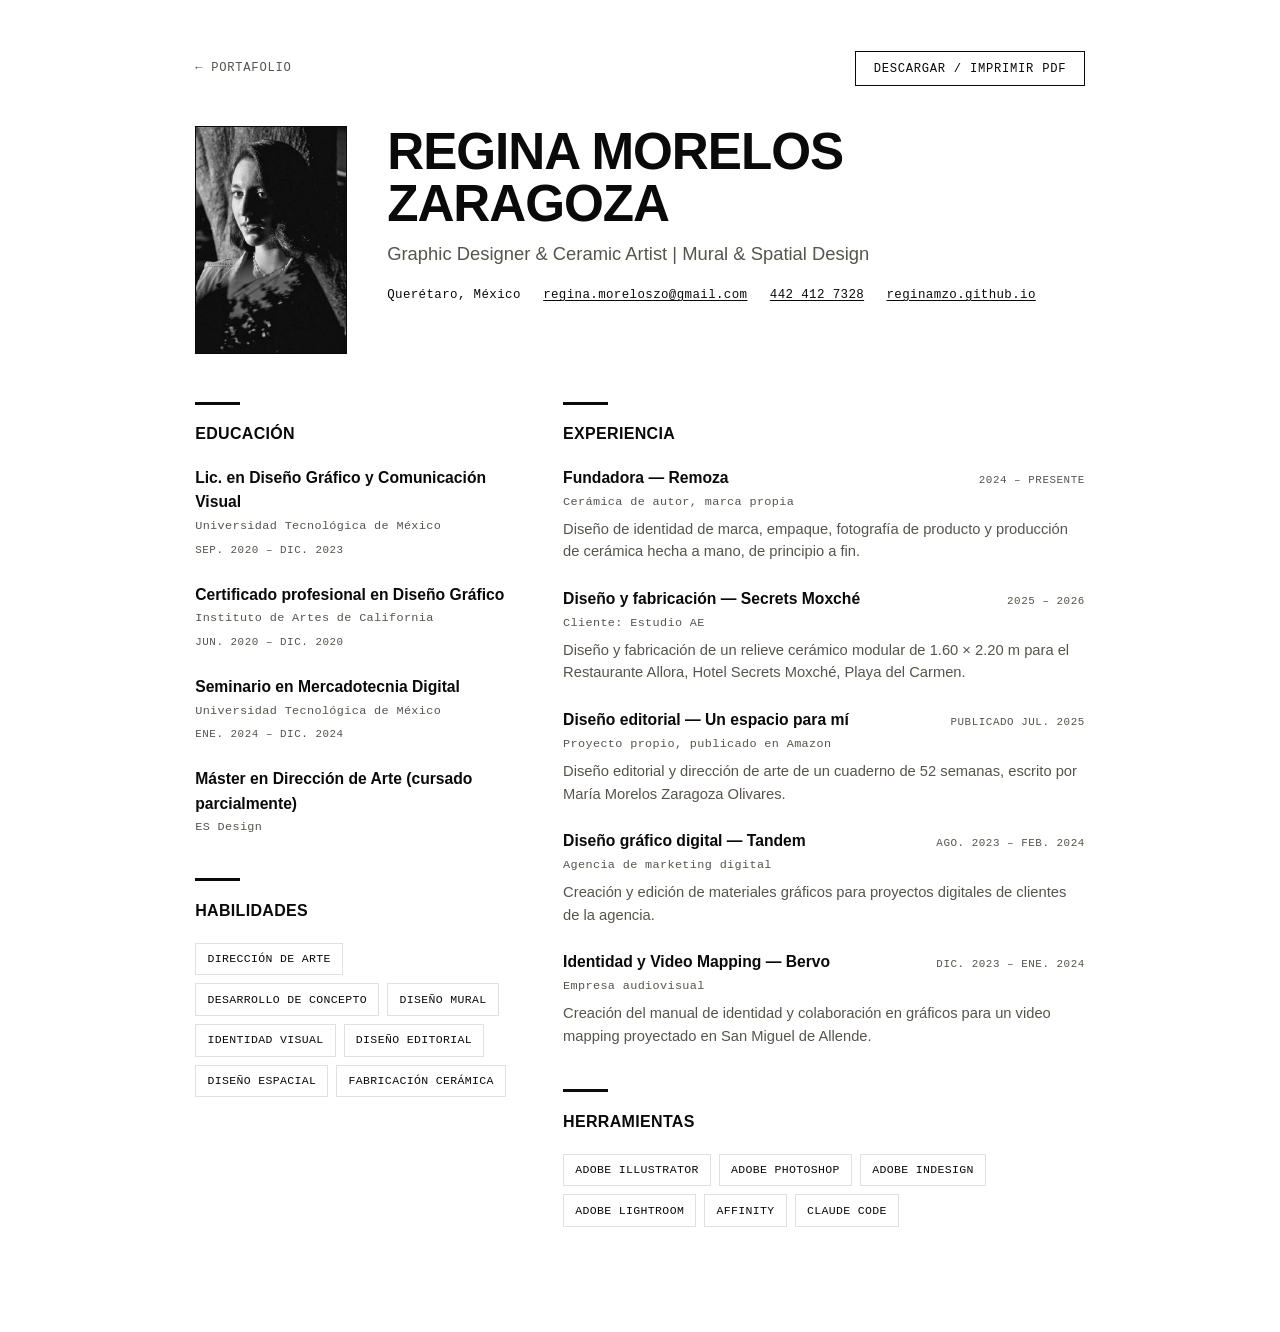
==== cv.html @ 81bd667a "Add CV page and downloadable PDF, linked from footer New cv.html matches the site's design system (s" ====
<!DOCTYPE html>
<html lang="es">
<head>
<meta charset="UTF-8">
<meta name="viewport" content="width=device-width, initial-scale=1">
<title>CV — Regina Morelos Zaragoza</title>
<link rel="stylesheet" href="styles.css?v=25">
<style>
  .cv-page {
    max-width: 62rem;
    margin: 0 auto;
    padding: clamp(1.5rem, 4vw, 3.5rem) clamp(1.25rem, 4vw, 3.5rem) 4rem;
  }
  .cv-toolbar {
    display: flex;
    justify-content: space-between;
    align-items: center;
    margin-bottom: 2.5rem;
  }
  .cv-print-btn {
    font-family: ui-monospace, "SF Mono", Menlo, Consolas, monospace;
    font-size: 0.76rem;
    letter-spacing: 0.06em;
    text-transform: uppercase;
    text-decoration: none;
    padding: 0.6rem 1.1rem;
    border: 1px solid var(--ink);
    background: none;
    color: var(--ink);
    cursor: pointer;
  }
  .cv-print-btn:hover { background: var(--ink); color: var(--ground); }

  .cv-header {
    display: grid;
    grid-template-columns: 9.5rem 1fr;
    gap: clamp(1.5rem, 4vw, 2.5rem);
    align-items: start;
    margin-bottom: 3rem;
  }
  .cv-photo { width: 100%; display: block; border: 1px solid var(--ink); }
  .cv-name {
    font-size: clamp(2rem, 5vw, 3.2rem);
    font-weight: 800;
    letter-spacing: -0.02em;
    text-transform: uppercase;
    line-height: 1;
    margin: 0 0 0.7rem 0;
  }
  .cv-tagline {
    font-size: clamp(1rem, 2vw, 1.15rem);
    color: var(--ink-soft);
    margin: 0 0 1.1rem 0;
  }
  .cv-contact {
    display: flex;
    flex-wrap: wrap;
    gap: 0.5rem 1.4rem;
    font-family: ui-monospace, "SF Mono", Menlo, Consolas, monospace;
    font-size: 0.78rem;
    letter-spacing: 0.03em;
  }
  .cv-contact a { text-decoration: underline; text-underline-offset: 2px; }

  .cv-grid {
    display: grid;
    grid-template-columns: 0.85fr 1.4fr;
    gap: clamp(2rem, 4vw, 3.5rem);
    align-items: start;
  }
  @media (max-width: 720px) {
    .cv-header { grid-template-columns: 7rem 1fr; }
    .cv-grid { grid-template-columns: 1fr; }
  }

  .cv-section { margin-bottom: 2.6rem; }
  .cv-section h3 {
    font-size: 1rem;
    font-weight: 800;
    letter-spacing: 0.02em;
    margin: 0 0 1.2rem 0;
  }

  .cv-entry { margin-bottom: 1.5rem; }
  .cv-entry:last-child { margin-bottom: 0; }
  .cv-entry-top {
    display: flex;
    justify-content: space-between;
    align-items: baseline;
    gap: 0.8rem;
    flex-wrap: wrap;
  }
  .cv-entry-role { font-weight: 700; font-size: 0.98rem; }
  .cv-entry-date {
    font-family: ui-monospace, "SF Mono", Menlo, Consolas, monospace;
    font-size: 0.68rem;
    letter-spacing: 0.05em;
    text-transform: uppercase;
    color: var(--ink-soft);
    white-space: nowrap;
  }
  .cv-entry-org {
    font-family: ui-monospace, "SF Mono", Menlo, Consolas, monospace;
    font-size: 0.74rem;
    letter-spacing: 0.03em;
    color: var(--ink-soft);
    margin: 0.15rem 0 0.4rem 0;
  }
  .cv-entry p { margin: 0; color: var(--ink-soft); font-size: 0.92rem; }

  .cv-skills {
    display: flex;
    flex-wrap: wrap;
    gap: 0.5rem;
  }
  .cv-skills span {
    font-family: ui-monospace, "SF Mono", Menlo, Consolas, monospace;
    font-size: 0.72rem;
    letter-spacing: 0.03em;
    text-transform: uppercase;
    border: 1px solid var(--line);
    padding: 0.4rem 0.7rem;
  }

  @media print {
    nav, .cv-toolbar { display: none !important; }
    html { font-size: 15px; }
    body { font-size: 11px; }
    .cv-page { padding: 0; max-width: 100%; }
    a { text-decoration: none; }
    .reveal { opacity: 1 !important; transform: none !important; }
    .cv-header { grid-template-columns: 7.5rem 1fr; gap: 1.2rem; margin-bottom: 0.6rem; }
    .cv-grid { grid-template-columns: 1.05fr 1.2fr; }
    .cv-section { margin-bottom: 0.65rem; }
    .cv-section h3 { margin-bottom: 0.6rem; }
    .accent-line { margin-bottom: 0.7rem; }
    .cv-entry { margin-bottom: 0.4rem; }
    .cv-entry-org { margin: 0.1rem 0 0.25rem 0; }
    .cv-entry p { line-height: 1.3; }
    .cv-skills { gap: 0.28rem; }
    .cv-skills span { padding: 0.2rem 0.45rem; }
  }
</style>
</head>
<body>

<div class="cv-page">
  <div class="cv-toolbar">
    <a class="back-link" href="index.html">← Portafolio</a>
    <button class="cv-print-btn" onclick="window.print()">Descargar / Imprimir PDF</button>
  </div>

  <div class="cv-header">
    <img class="cv-photo" src="[data-uri]" alt="Retrato de Regina Morelos Zaragoza">
    <div>
      <h1 class="cv-name">Regina Morelos Zaragoza</h1>
      <p class="cv-tagline">Graphic Designer &amp; Ceramic Artist | Mural &amp; Spatial Design</p>
      <div class="cv-contact">
        <span>Querétaro, México</span>
        <a href="mailto:regina.moreloszo@gmail.com">regina.moreloszo@gmail.com</a>
        <a href="tel:+524424127328">442 412 7328</a>
        <a href="https://reginamzo.github.io/" target="_blank" rel="noopener">reginamzo.github.io</a>
      </div>
    </div>
  </div>

  <div class="cv-grid">
    <div>
      <div class="cv-section">
        <div class="accent-line"></div>
        <h3>Educación</h3>
        <div class="cv-entry">
          <div class="cv-entry-top">
            <span class="cv-entry-role">Lic. en Diseño Gráfico y Comunicación Visual</span>
          </div>
          <div class="cv-entry-org">Universidad Tecnológica de México</div>
          <div class="cv-entry-date">Sep. 2020 – Dic. 2023</div>
        </div>
        <div class="cv-entry">
          <div class="cv-entry-top">
            <span class="cv-entry-role">Certificado profesional en Diseño Gráfico</span>
          </div>
          <div class="cv-entry-org">Instituto de Artes de California</div>
          <div class="cv-entry-date">Jun. 2020 – Dic. 2020</div>
        </div>
        <div class="cv-entry">
          <div class="cv-entry-top">
            <span class="cv-entry-role">Seminario en Mercadotecnia Digital</span>
          </div>
          <div class="cv-entry-org">Universidad Tecnológica de México</div>
          <div class="cv-entry-date">Ene. 2024 – Dic. 2024</div>
        </div>
        <div class="cv-entry">
          <div class="cv-entry-top">
            <span class="cv-entry-role">Máster en Dirección de Arte (cursado parcialmente)</span>
          </div>
          <div class="cv-entry-org">ES Design</div>
        </div>
      </div>

      <div class="cv-section">
        <div class="accent-line"></div>
        <h3>Habilidades</h3>
        <div class="cv-skills">
          <span>Dirección de Arte</span>
          <span>Desarrollo de Concepto</span>
          <span>Diseño Mural</span>
          <span>Identidad Visual</span>
          <span>Diseño Editorial</span>
          <span>Diseño Espacial</span>
          <span>Fabricación Cerámica</span>
        </div>
      </div>

    </div>

    <div>
      <div class="cv-section">
        <div class="accent-line"></div>
        <h3>Experiencia</h3>

        <div class="cv-entry">
          <div class="cv-entry-top">
            <span class="cv-entry-role">Fundadora — Remoza</span>
            <span class="cv-entry-date">2024 – Presente</span>
          </div>
          <div class="cv-entry-org">Cerámica de autor, marca propia</div>
          <p>Diseño de identidad de marca, empaque, fotografía de producto y producción de cerámica hecha a mano, de principio a fin.</p>
        </div>

        <div class="cv-entry">
          <div class="cv-entry-top">
            <span class="cv-entry-role">Diseño y fabricación — Secrets Moxché</span>
            <span class="cv-entry-date">2025 – 2026</span>
          </div>
          <div class="cv-entry-org">Cliente: Estudio AE</div>
          <p>Diseño y fabricación de un relieve cerámico modular de 1.60 × 2.20 m para el Restaurante Allora, Hotel Secrets Moxché, Playa del Carmen.</p>
        </div>

        <div class="cv-entry">
          <div class="cv-entry-top">
            <span class="cv-entry-role">Diseño editorial — Un espacio para mí</span>
            <span class="cv-entry-date">Publicado jul. 2025</span>
          </div>
          <div class="cv-entry-org">Proyecto propio, publicado en Amazon</div>
          <p>Diseño editorial y dirección de arte de un cuaderno de 52 semanas, escrito por María Morelos Zaragoza Olivares.</p>
        </div>

        <div class="cv-entry">
          <div class="cv-entry-top">
            <span class="cv-entry-role">Diseño gráfico digital — Tandem</span>
            <span class="cv-entry-date">Ago. 2023 – Feb. 2024</span>
          </div>
          <div class="cv-entry-org">Agencia de marketing digital</div>
          <p>Creación y edición de materiales gráficos para proyectos digitales de clientes de la agencia.</p>
        </div>

        <div class="cv-entry">
          <div class="cv-entry-top">
            <span class="cv-entry-role">Identidad y Video Mapping — Bervo</span>
            <span class="cv-entry-date">Dic. 2023 – Ene. 2024</span>
          </div>
          <div class="cv-entry-org">Empresa audiovisual</div>
          <p>Creación del manual de identidad y colaboración en gráficos para un video mapping proyectado en San Miguel de Allende.</p>
        </div>
      </div>

      <div class="cv-section">
        <div class="accent-line"></div>
        <h3>Herramientas</h3>
        <div class="cv-skills">
          <span>Adobe Illustrator</span>
          <span>Adobe Photoshop</span>
          <span>Adobe InDesign</span>
          <span>Adobe Lightroom</span>
          <span>Affinity</span>
          <span>Claude Code</span>
        </div>
      </div>
    </div>
  </div>
</div>

</body>
</html>
---- styles.css ----
:root {
    --ground: #ffffff;
    --paper: #f3f3f1;
    --ink: #0a0a0a;
    --ink-soft: #57544c;
    --line: #e2e0da;
    --remoza-accent: #2c3a26;
    --remoza-accent-soft: #e7e6de;
    --moxche-accent: #3d2c1c;
    --moxche-accent-soft: #ece7de;
    --moxche-stone: #5c6773;
    --lego-accent: #c8102e;
    --lego-accent-soft: #f3e2e2;
    --espacio-accent: #d4383f;
    --espacio-accent-soft: #f8e4de;
    --espacio-pink: #f8c3b5;
    --reflejos-accent: #1d4a56;
    --reflejos-accent-soft: #e3edf0;
    --shadow: rgba(10, 10, 10, 0.18);
  }
  @media (prefers-color-scheme: dark) {
    :root {
      --ground: #050505;
      --paper: #131211;
      --ink: #f5f3ee;
      --ink-soft: #a9a49a;
      --line: #2a2926;
      --remoza-accent: #a7c491;
      --remoza-accent-soft: #232a1f;
      --moxche-accent: #d3a978;
      --moxche-accent-soft: #241d16;
      --moxche-stone: #adb8c2;
      --lego-accent: #e04a5a;
      --lego-accent-soft: #2e1618;
      --espacio-accent: #f0868c;
      --espacio-accent-soft: #3a1f1e;
      --espacio-pink: #f8c3b5;
      --reflejos-accent: #8fc4d1;
      --reflejos-accent-soft: #17282c;
      --shadow: rgba(0, 0, 0, 0.55);
    }
  }
  :root[data-theme="dark"] {
    --ground: #050505;
    --paper: #131211;
    --ink: #f5f3ee;
    --ink-soft: #a9a49a;
    --line: #2a2926;
    --remoza-accent: #a7c491;
    --remoza-accent-soft: #232a1f;
    --moxche-accent: #d3a978;
    --moxche-accent-soft: #241d16;
    --moxche-stone: #adb8c2;
    --lego-accent: #e04a5a;
    --lego-accent-soft: #2e1618;
    --espacio-accent: #f0868c;
    --espacio-accent-soft: #3a1f1e;
    --espacio-pink: #f8c3b5;
    --reflejos-accent: #8fc4d1;
    --reflejos-accent-soft: #17282c;
    --shadow: rgba(0, 0, 0, 0.55);
  }
  :root[data-theme="light"] {
    --ground: #ffffff;
    --paper: #f3f3f1;
    --ink: #0a0a0a;
    --ink-soft: #57544c;
    --line: #e2e0da;
    --remoza-accent: #2c3a26;
    --remoza-accent-soft: #e7e6de;
    --moxche-accent: #3d2c1c;
    --moxche-accent-soft: #ece7de;
    --moxche-stone: #5c6773;
    --lego-accent: #c8102e;
    --lego-accent-soft: #f3e2e2;
    --espacio-accent: #d4383f;
    --espacio-accent-soft: #f8e4de;
    --espacio-pink: #f8c3b5;
    --reflejos-accent: #1d4a56;
    --reflejos-accent-soft: #e3edf0;
    --shadow: rgba(10, 10, 10, 0.18);
  }

  * { box-sizing: border-box; }
  html { scroll-behavior: smooth; max-width: 100%; overflow-x: hidden; }
  @media (prefers-reduced-motion: reduce) {
    html { scroll-behavior: auto; }
    * { animation: none !important; transition: none !important; }
  }

  body {
    margin: 0;
    max-width: 100vw;
    overflow-x: hidden;
    background: var(--ground);
    color: var(--ink);
    font-family: "Helvetica Neue", "Inter", -apple-system, BlinkMacSystemFont, Arial, sans-serif;
    font-size: 17px;
    line-height: 1.55;
    font-weight: 400;
  }

  .mono {
    font-family: ui-monospace, "SF Mono", Menlo, Consolas, "Liberation Mono", monospace;
  }

  a { color: inherit; }

  h1, h2, h3 {
    font-family: "Helvetica Neue", "Inter", -apple-system, BlinkMacSystemFont, Arial, sans-serif;
    font-weight: 800;
    letter-spacing: -0.02em;
    text-transform: uppercase;
  }

  .eyebrow {
    font-family: ui-monospace, "SF Mono", Menlo, Consolas, monospace;
    font-size: 0.72rem;
    letter-spacing: 0.14em;
    text-transform: uppercase;
    color: var(--ink-soft);
  }
  .eyebrow::before { content: "["; margin-right: 0.35em; opacity: 0.55; }
  .eyebrow::after { content: "]"; margin-left: 0.35em; opacity: 0.55; }

  /* ---- nav ---- */
  nav {
    position: sticky;
    top: 0;
    z-index: 50;
    display: flex;
    justify-content: space-between;
    align-items: center;
    padding: 1.1rem clamp(1.25rem, 4vw, 3.5rem);
    background: color-mix(in srgb, var(--ground) 92%, transparent);
    backdrop-filter: blur(10px);
    border-bottom: 1px solid var(--ink);
  }
  .nav-name {
    font-family: ui-monospace, "SF Mono", Menlo, Consolas, monospace;
    font-size: 0.78rem;
    letter-spacing: 0.08em;
    text-transform: uppercase;
    font-weight: 600;
  }
  .nav-links { display: flex; gap: 0.5rem; flex-wrap: wrap; justify-content: flex-end; }
  .nav-toggle { display: none; }
  @media (max-width: 720px) {
    nav { position: relative; flex-wrap: nowrap; }
    .nav-name { font-size: 0; }
    .nav-name::before {
      content: attr(data-short);
      font-size: 0.78rem;
      letter-spacing: 0.08em;
    }
    .nav-toggle {
      display: flex;
      flex-direction: column;
      justify-content: center;
      align-items: stretch;
      gap: 5px;
      width: 30px;
      height: 30px;
      background: none;
      border: none;
      padding: 0;
      cursor: pointer;
    }
    .nav-toggle span {
      display: block;
      height: 2px;
      background: var(--ink);
      border-radius: 1px;
      transition: transform 0.2s ease, opacity 0.2s ease;
    }
    .nav-toggle[aria-expanded="true"] span:nth-child(1) { transform: translateY(7px) rotate(45deg); }
    .nav-toggle[aria-expanded="true"] span:nth-child(2) { opacity: 0; }
    .nav-toggle[aria-expanded="true"] span:nth-child(3) { transform: translateY(-7px) rotate(-45deg); }
    .nav-links {
      display: none;
      position: absolute;
      top: 100%;
      left: 0;
      right: 0;
      flex-direction: column;
      align-items: stretch;
      gap: 0.6rem;
      padding: 1rem clamp(1.25rem, 4vw, 3.5rem) 1.4rem;
      background: var(--ground);
      border-bottom: 1px solid var(--ink);
    }
    .nav-links.open { display: flex; }
    .nav-links a { text-align: center; }
  }
  .nav-links a {
    font-family: ui-monospace, "SF Mono", Menlo, Consolas, monospace;
    font-size: 0.76rem;
    letter-spacing: 0.06em;
    text-transform: uppercase;
    text-decoration: none;
    padding: 0.5rem 0.9rem;
    border: 1px solid var(--line);
    border-radius: 0;
    transition: border-color 0.2s ease, background 0.2s ease, color 0.2s ease, transform 0.2s ease;
  }
  .nav-links a:hover,
  .nav-links a:focus-visible {
    transform: translateY(-2px);
  }
  .nav-links a[href="remoza.html"]:hover,
  .nav-links a[href="remoza.html"]:focus-visible {
    border-color: var(--remoza-accent);
    color: #fff;
    background: var(--remoza-accent);
  }
  .nav-links a[href="moxche.html"]:hover,
  .nav-links a[href="moxche.html"]:focus-visible {
    border-color: var(--moxche-accent);
    color: #fff;
    background: var(--moxche-accent);
  }
  .nav-links a[href="unespacio.html"] { --accent: var(--espacio-pink); }
  .nav-links a[href="unespacio.html"]:hover,
  .nav-links a[href="unespacio.html"]:focus-visible {
    border-color: var(--espacio-pink);
    color: #3d1216;
    background: var(--espacio-pink);
  }
  .nav-links a[href="reflejos.html"]:hover,
  .nav-links a[href="reflejos.html"]:focus-visible {
    border-color: var(--reflejos-accent);
    color: #fff;
    background: var(--reflejos-accent);
  }
  .nav-links a[href="lego.html"]:hover,
  .nav-links a[href="lego.html"]:focus-visible {
    border-color: var(--lego-accent);
    color: #fff;
    background: var(--lego-accent);
  }
  .nav-links a.current {
    border-color: var(--ink);
    color: var(--ground);
    background: var(--ink);
  }

  /* ---- hero ---- */
  .hero {
    position: relative;
    min-height: 84vh;
    display: flex;
    align-items: flex-end;
    background: #000;
    overflow: hidden;
  }
  .hero img {
    position: absolute;
    inset: 0;
    width: 100%;
    height: 100%;
    object-fit: cover;
    object-position: 60% 30%;
    opacity: 0.55;
  }
  .hero::after {
    content: "";
    position: absolute;
    inset: 0;
    background: linear-gradient(180deg, rgba(0,0,0,0.18) 0%, rgba(0,0,0,0.62) 66%, rgba(0,0,0,0.92) 100%);
  }
  .hero-content {
    position: relative;
    z-index: 2;
    color: #ffffff;
    padding: clamp(2rem, 6vw, 4.5rem) clamp(1.25rem, 4vw, 3.5rem) clamp(2.5rem, 6vw, 4rem);
    max-width: 54rem;
  }
  .hero-content .eyebrow { color: #d8d4c9; margin-bottom: 1.1rem; }
  .hero h1 {
    font-size: clamp(3.4rem, 11vw, 8.5rem);
    line-height: 0.9;
    margin: 0 0 1.3rem 0;
    font-weight: 800;
    letter-spacing: -0.03em;
    text-wrap: balance;
  }
  .hero p.lede {
    font-family: ui-monospace, "SF Mono", Menlo, Consolas, monospace;
    font-size: 0.95rem;
    color: #e2ded2;
    max-width: 34rem;
    margin: 0;
  }
  .hero-content p.hero-body {
    font-size: 1.05rem;
    line-height: 1.55;
    color: #f2f0ea;
    max-width: 38rem;
    margin: 1.2rem 0 0;
  }
  .hero-content .hero-tags {
    font-family: ui-monospace, "SF Mono", Menlo, Consolas, monospace;
    font-size: 0.8rem;
    letter-spacing: 0.05em;
    text-transform: uppercase;
    color: #d8d4c9;
    margin-top: 1.4rem;
  }
  .hero-content p.hero-founder {
    color: #ffffff;
    font-weight: 700;
    font-size: 1rem;
    margin: 0.6rem 0 0;
  }

  /* ---- contacto ---- */
  .contact-cta { margin-top: 2.2rem; }
  .contact-cta .contact-line {
    font-size: clamp(1.3rem, 3vw, 1.9rem);
    font-weight: 700;
    margin: 0 0 1.5rem 0;
  }
  .contact-links { display: flex; flex-wrap: wrap; gap: 1rem 1.2rem; align-items: center; }
  .contact-link {
    font-family: ui-monospace, "SF Mono", Menlo, Consolas, monospace;
    font-size: 0.85rem;
    letter-spacing: 0.04em;
    text-decoration: none;
    padding: 0.8rem 1.4rem;
    border: 1px solid var(--ink);
    color: var(--ink);
    transition: background 0.2s ease, color 0.2s ease, border-color 0.2s ease;
  }
  .contact-link:hover, .contact-link:focus-visible {
    background: var(--ink);
    color: var(--ground);
  }
  .contact-link.whatsapp:hover, .contact-link.whatsapp:focus-visible {
    background: #25D366;
    border-color: #25D366;
    color: #fff;
  }

  /* ---- sections ---- */
  section.project {
    padding: clamp(3.5rem, 8vw, 6rem) clamp(1.25rem, 4vw, 3.5rem);
    max-width: 72rem;
    margin: 0 auto;
  }
  .project-head { max-width: 46rem; margin-bottom: 2.6rem; }
  .project-head h2 {
    font-size: clamp(2.6rem, 7vw, 5rem);
    line-height: 0.96;
    margin: 0.6rem 0 1rem 0;
    font-weight: 800;
    text-wrap: balance;
  }
  .project-head p {
    color: var(--ink-soft);
    font-size: 1.05rem;
    max-width: 38rem;
  }

  /* ---- standalone text block (Brief, Concepto, etc.) ---- */
  .text-block { max-width: 42rem; margin: 2.6rem 0; }
  .text-block h3 { font-size: clamp(1.6rem, 3vw, 2.1rem); font-weight: 800; margin: 0 0 0.9rem 0; line-height: 1.05; }
  .text-block p { color: var(--ink-soft); }
  .text-block p + p { margin-top: 1rem; }

  /* ---- concept quote ---- */
  .brief-quote {
    font-family: "Helvetica Neue", Arial, sans-serif;
    font-style: normal;
    font-weight: 600;
    font-size: 1.3rem;
    line-height: 1.4;
    color: var(--ink);
    max-width: 34rem;
    margin: 1.6rem 0 0;
    padding-left: 1.4rem;
    border-left: 2px solid var(--accent, var(--ink));
  }
  .brief-quote cite {
    display: block;
    margin-top: 0.6rem;
    font-family: ui-monospace, "SF Mono", Menlo, Consolas, monospace;
    font-style: normal;
    font-weight: 400;
    font-size: 0.72rem;
    letter-spacing: 0.08em;
    text-transform: uppercase;
    color: var(--ink-soft);
  }

  /* ---- wordmark specimen ---- */
  .specimen {
    background: var(--paper);
    border: 1px solid var(--line);
    border-radius: 0;
    padding: clamp(2.5rem, 7vw, 5rem) clamp(1.5rem, 4vw, 3rem);
    display: flex;
    align-items: center;
    justify-content: center;
    margin: 0 0 1.1rem 0;
  }
  .specimen img { width: min(100%, 26rem); height: auto; display: block; }
  .specimen figcaption {
    width: 100%;
    text-align: center;
    font-family: ui-monospace, "SF Mono", Menlo, Consolas, monospace;
    font-size: 0.72rem;
    letter-spacing: 0.03em;
    color: var(--ink-soft);
    margin-top: 1rem;
  }
  .specimen-pair {
    display: grid;
    grid-template-columns: 1fr 1fr;
    gap: 1.4rem;
    margin: 0 0 1.1rem;
  }
  .specimen-pair .specimen { margin: 0; flex-direction: column; }
  @media (max-width: 720px) {
    .specimen-pair { grid-template-columns: 1fr; }
  }

  /* ---- icon badge (circular) ---- */
  .icon-badge {
    width: min(100%, 14rem);
    aspect-ratio: 1;
    border-radius: 50%;
    background: var(--paper);
    border: 1px solid var(--line);
    display: flex;
    align-items: center;
    justify-content: center;
    margin: 0 auto;
    padding: 1.6rem;
  }
  .icon-badge img { width: 55%; height: auto; display: block; }
  .icon-badge .icon-dark { display: none; }
  @media (prefers-color-scheme: dark) {
    .icon-badge .icon-light { display: none; }
    .icon-badge .icon-dark { display: block; }
  }

  /* ---- color palette ---- */
  .palette { display: flex; flex-wrap: wrap; gap: 1.4rem; margin: 2rem 0 0; }
  .swatch { width: 7rem; }
  .swatch .chip {
    width: 100%;
    aspect-ratio: 1;
    border-radius: 0;
    border: 1px solid var(--line);
    margin-bottom: 0.55rem;
  }
  .swatch .label {
    font-family: ui-monospace, "SF Mono", Menlo, Consolas, monospace;
    font-size: 0.68rem;
    letter-spacing: 0.03em;
    color: var(--ink-soft);
    text-transform: uppercase;
    line-height: 1.4;
  }

  .specsheet {
    display: grid;
    grid-template-columns: repeat(auto-fit, minmax(150px, 1fr));
    gap: 1.4rem 2rem;
    padding: 1.5rem clamp(1.25rem, 3vw, 2rem);
    background: var(--paper);
    border: 1px solid var(--ink);
    border-radius: 0;
    margin-bottom: 3rem;
  }
  .specsheet dt {
    font-family: ui-monospace, "SF Mono", Menlo, Consolas, monospace;
    font-size: 0.68rem;
    letter-spacing: 0.1em;
    text-transform: uppercase;
    color: var(--ink-soft);
    margin: 0 0 0.35rem 0;
  }
  .specsheet dd {
    margin: 0;
    font-size: 1.02rem;
    font-weight: 600;
  }
  .specsheet a { color: inherit; text-decoration: underline; text-underline-offset: 2px; }

  .figure { margin: 0 0 1.1rem 0; }
  .figure img {
    width: 100%;
    display: block;
    border-radius: 0;
    box-shadow: 0 22px 44px -26px var(--shadow);
  }
  .figure figcaption {
    font-family: ui-monospace, "SF Mono", Menlo, Consolas, monospace;
    font-size: 0.74rem;
    color: var(--ink-soft);
    margin-top: 0.65rem;
    letter-spacing: 0.01em;
  }

  .row-2 {
    display: grid;
    grid-template-columns: 1.15fr 0.85fr;
    gap: clamp(1.5rem, 4vw, 3rem);
    align-items: center;
    margin: 2.6rem 0;
  }
  .row-2.reverse { grid-template-columns: 0.85fr 1.15fr; }
  .row-2.reverse .figure { order: 2; }
  @media (max-width: 720px) {
    .row-2, .row-2.reverse { grid-template-columns: 1fr; }
    .row-2.reverse .figure { order: 0; }
  }
  .row-2 p { color: var(--ink-soft); }
  .row-2 h3 { font-size: clamp(1.6rem, 3vw, 2.1rem); font-weight: 800; margin: 0 0 0.9rem 0; line-height: 1.05; }

  /* ---- trayectoria collage: photo floats left, text wraps around it ---- */
  .trayectoria-collage {
    margin: 2.6rem 0;
  }
  .trayectoria-collage::after { content: ""; display: table; clear: both; }
  .trayectoria-collage .trayectoria-photo {
    float: left;
    width: 48%;
    margin: 0 2.4rem 1.2rem 0;
  }
  .trayectoria-collage .trayectoria-photo img { width: 100%; height: auto; display: block; }
  .trayectoria-collage .trayectoria-text-panel .about-body p { color: var(--ink-soft); max-width: none; }
  @media (max-width: 720px) {
    .trayectoria-collage .trayectoria-photo { float: none; width: 100%; margin: 0 0 1.6rem 0; }
  }

  .filmstrip {
    display: grid;
    grid-template-columns: repeat(3, 1fr);
    gap: 1.4rem;
    margin: 2.6rem 0;
  }
  @media (max-width: 720px) {
    .filmstrip { grid-template-columns: 1fr !important; }
  }

  /* ---- video with custom play button ---- */
  .video-wrap { position: relative; }
  .video-play-btn {
    position: absolute;
    top: 50%; left: 50%;
    transform: translate(-50%, -50%);
    width: 4.2rem; height: 4.2rem;
    border-radius: 50%;
    background: rgba(255,255,255,0.92);
    border: none;
    display: flex; align-items: center; justify-content: center;
    cursor: pointer;
    box-shadow: 0 12px 28px -10px rgba(0,0,0,0.5);
    transition: transform 0.2s ease, background 0.2s ease;
    padding: 0;
  }
  .video-play-btn:hover { transform: translate(-50%, -50%) scale(1.06); background: #fff; }
  .video-play-btn svg { width: 1.3rem; height: 1.3rem; margin-left: 3px; fill: #14110d; }

  /* ---- finished-piece gallery ---- */
  .piece-grid {
    display: grid;
    grid-template-columns: repeat(3, 1fr);
    gap: 1.4rem;
    margin: 2.6rem 0;
  }
  .piece-grid figure { margin: 0; }
  .piece-grid .figure img { aspect-ratio: 3/4; object-fit: cover; }
  @media (max-width: 720px) {
    .piece-grid { grid-template-columns: repeat(2, 1fr); }
  }
  @media (max-width: 480px) {
    .piece-grid { grid-template-columns: 1fr; }
  }

  .accent-line {
    width: 2.8rem;
    height: 3px;
    background: var(--accent, var(--ink));
    margin-bottom: 1.1rem;
  }

  #remoza { --accent: var(--remoza-accent); }
  #moxche { --accent: var(--moxche-accent); }
  #lego { --accent: var(--lego-accent); }
  #espacio { --accent: var(--espacio-accent); }
  #reflejos { --accent: var(--reflejos-accent); }
  .tag {
    display: inline-block;
    font-family: ui-monospace, "SF Mono", Menlo, Consolas, monospace;
    font-size: 0.7rem;
    font-weight: 600;
    letter-spacing: 0.06em;
    text-transform: uppercase;
    padding: 0;
    border: none;
    color: var(--accent, var(--ink));
    border-radius: 0;
    margin-bottom: 1.1rem;
  }
  .tag::before { content: "["; margin-right: 0.3em; opacity: 0.6; }
  .tag::after { content: "]"; margin-left: 0.3em; opacity: 0.6; }

  .closing-note {
    font-size: 0.98rem;
    color: var(--ink-soft);
    max-width: 40rem;
    margin-top: 2.4rem;
    padding-top: 1.6rem;
    border-top: 1px solid var(--ink);
  }
  .closing-note em { color: var(--accent, var(--ink)); font-style: normal; border-bottom: 1px dashed var(--line); }

  footer {
    padding: 3.5rem clamp(1.25rem, 4vw, 3.5rem) 3rem;
    border-top: 1px solid var(--ink);
    display: flex;
    flex-wrap: wrap;
    gap: 1rem 2rem;
    justify-content: space-between;
    align-items: baseline;
  }
  footer .mono { font-size: 0.78rem; color: var(--ink-soft); letter-spacing: 0.04em; }
  footer a.email, footer a.cv-link {
    font-family: ui-monospace, "SF Mono", Menlo, Consolas, monospace;
    font-size: 0.74rem;
    letter-spacing: 0.06em;
    text-decoration: none;
    padding: 0.45rem 0.8rem;
    border: 1px solid var(--line);
    color: var(--ink);
    transition: border-color 0.2s ease, color 0.2s ease, background 0.2s ease;
  }
  footer a.email:hover, footer a.email:focus-visible,
  footer a.cv-link:hover, footer a.cv-link:focus-visible {
    border-color: var(--ink);
    background: var(--ink);
    color: var(--ground);
  }
  .footer-contact { display: flex; flex-wrap: wrap; align-items: baseline; gap: 0.6rem 1.2rem; }
  .footer-contact .phone {
    font-family: ui-monospace, "SF Mono", Menlo, Consolas, monospace;
    font-size: 0.82rem;
    color: var(--ink-soft);
    letter-spacing: 0.02em;
  }
  .whatsapp-btn {
    font-family: ui-monospace, "SF Mono", Menlo, Consolas, monospace;
    font-size: 0.74rem;
    letter-spacing: 0.06em;
    text-decoration: none;
    padding: 0.45rem 0.8rem;
    border: 1px solid var(--line);
    color: var(--ink);
    transition: border-color 0.2s ease, color 0.2s ease, background 0.2s ease;
  }
  .whatsapp-btn:hover, .whatsapp-btn:focus-visible {
    border-color: #25D366;
    color: #25D366;
    background: color-mix(in srgb, #25D366 12%, transparent);
  }

  .reveal {
    opacity: 0;
    transform: translateY(14px);
    transition: opacity 0.7s ease, transform 0.7s ease;
  }
  .reveal.in { opacity: 1; transform: translateY(0); }

  /* ---- back link (case study pages) ---- */
  .page-topline {
    padding: 1.1rem clamp(1.25rem, 4vw, 3.5rem) 0;
    max-width: 72rem;
    margin: 0 auto;
  }
  .back-link {
    display: inline-flex;
    align-items: center;
    gap: 0.4rem;
    font-family: ui-monospace, "SF Mono", Menlo, Consolas, monospace;
    font-size: 0.76rem;
    letter-spacing: 0.06em;
    text-transform: uppercase;
    text-decoration: none;
    color: var(--ink-soft);
    transition: color 0.2s ease;
  }
  .back-link:hover, .back-link:focus-visible { color: var(--ink); }

  /* ---- about / trayectoria ---- */
  .about-body p { color: var(--ink-soft); font-size: 1.05rem; max-width: 42rem; margin: 0 0 1.2rem 0; }
  .about-body p:last-child { margin-bottom: 0; }

  /* ---- project grid (index) ---- */
  .project-grid {
    display: grid;
    grid-template-columns: repeat(3, 1fr);
    gap: clamp(1.5rem, 3vw, 2.4rem);
    margin-top: 2.4rem;
  }
  .section-intro { color: var(--ink-soft); font-size: 1.05rem; max-width: 40rem; margin: 1.1rem 0 0; }
  .grid-label {
    font-family: ui-monospace, "SF Mono", Menlo, Consolas, monospace;
    font-size: 0.76rem;
    letter-spacing: 0.06em;
    text-transform: uppercase;
    color: var(--ink-soft);
    margin: 2.8rem 0 1rem;
  }
  .grid-label:first-of-type { margin-top: 2.4rem; }
  .project-grid-primary { grid-template-columns: repeat(2, 1fr); margin-top: 0; }
  .project-grid-secondary { margin-top: 0; }
  @media (max-width: 980px) {
    .project-grid { grid-template-columns: 1fr 1fr; }
  }
  @media (max-width: 720px) {
    .project-grid { grid-template-columns: 1fr; }
  }
  .project-card {
    display: block;
    text-decoration: none;
    color: inherit;
    background: var(--paper);
    border: 1px solid var(--ink);
    border-radius: 0;
    overflow: hidden;
    transition: transform 0.25s ease, box-shadow 0.25s ease, background 0.25s ease, color 0.25s ease, opacity 0.7s ease;
  }
  .project-card:hover, .project-card:focus-visible {
    transform: translateY(-4px);
    box-shadow: 0 22px 44px -26px var(--shadow);
    background: var(--accent, var(--ink));
    color: #fff;
  }
  .project-card:hover .card-link, .project-card:focus-visible .card-link { color: #fff; }
  .project-card:hover p, .project-card:focus-visible p { color: rgba(255,255,255,0.82); }
  .project-card:hover .tag, .project-card:focus-visible .tag { color: #fff; }
  .project-card.espacio:hover, .project-card.espacio:focus-visible { color: #3d1216; }
  .project-card.espacio:hover .card-link, .project-card.espacio:focus-visible .card-link { color: #3d1216; }
  .project-card.espacio:hover p, .project-card.espacio:focus-visible p { color: rgba(61,18,22,0.75); }
  .project-card.espacio:hover .tag, .project-card.espacio:focus-visible .tag { color: #3d1216; }
  .project-card .card-media { position: relative; aspect-ratio: 4/3; overflow: hidden; background: var(--paper); }
  .project-card.remoza .card-media { aspect-ratio: 3 / 4; }
  .project-card.moxche .card-media { aspect-ratio: 3 / 4; }
  .project-card .card-media img {
    position: absolute; inset: 0;
    width: 100%; height: 100%; object-fit: contain; display: block; opacity: 0;
    filter: grayscale(0.15);
    transition: opacity 0.4s ease;
  }
  .project-card .card-media img:first-child { opacity: 0.94; }
  .project-card:hover .card-media img,
  .project-card:focus-visible .card-media img { animation: cardCycle 8s ease-in-out infinite; }
  .project-card .card-media img:nth-child(1) { animation-delay: 0s; }
  .project-card .card-media img:nth-child(2) { animation-delay: -2s; }
  .project-card .card-media img:nth-child(3) { animation-delay: -4s; }
  .project-card .card-media img:nth-child(4) { animation-delay: -6s; }
  @keyframes cardCycle {
    0%, 18%   { opacity: 0.94; }
    25%, 93%  { opacity: 0; }
    100%      { opacity: 0.94; }
  }
  .project-card .card-body { padding: 1.5rem clamp(1.25rem, 3vw, 1.8rem) 1.8rem; }
  .project-card .tag { margin-bottom: 0.9rem; color: var(--ink); }
  .project-card h3 { font-size: clamp(1.5rem, 3vw, 2rem); font-weight: 800; margin: 0 0 0.6rem 0; }
  .project-card p { color: var(--ink-soft); font-size: 0.96rem; margin: 0 0 1rem 0; }
  .project-card .card-link {
    font-family: ui-monospace, "SF Mono", Menlo, Consolas, monospace;
    font-size: 0.74rem;
    letter-spacing: 0.06em;
    text-transform: uppercase;
    color: var(--ink);
  }
  .project-card.remoza { --accent: var(--remoza-accent); }
  .project-card.moxche { --accent: var(--moxche-accent); }
  .project-card.lego { --accent: var(--lego-accent); }
  .project-card.lego .card-media { aspect-ratio: 4 / 5; }
  .project-card.espacio { --accent: var(--espacio-pink); }
  .project-card.espacio .card-media { aspect-ratio: 600 / 954; }
  .project-card.reflejos { --accent: var(--reflejos-accent); }
  .project-card.reflejos .card-media { aspect-ratio: 851 / 1513; }

  /* ---- custom cursor ---- */
  @media (hover: hover) and (pointer: fine) {
    body.cursor-ready, body.cursor-ready a, body.cursor-ready .project-card {
      cursor: none;
    }
    .cursor-dot, .cursor-ring {
      position: fixed;
      top: 0;
      left: 0;
      border-radius: 50%;
      pointer-events: none;
      transform: translate(-50%, -50%);
      opacity: 0;
    }
    .cursor-dot {
      width: 7px;
      height: 7px;
      background: var(--ink);
      z-index: 9999;
      transition: width 0.2s ease, height 0.2s ease, background 0.2s ease, opacity 0.2s ease;
    }
    .cursor-ring {
      width: 32px;
      height: 32px;
      border: 1px solid var(--ink);
      z-index: 9998;
      transition: width 0.25s ease, height 0.25s ease, border-color 0.25s ease, opacity 0.25s ease;
    }
    .cursor-dot.active, .cursor-ring.active { opacity: 1; }
    .cursor-ring.active { opacity: 0.45; }
    .cursor-dot.hover { width: 10px; height: 10px; background: #fff; }
    .cursor-ring.hover { width: 52px; height: 52px; border-color: #fff; opacity: 0.9; }
    .cursor-dot.hover-dark { background: #3d1216; }
    .cursor-ring.hover-dark { border-color: #3d1216; }
  }
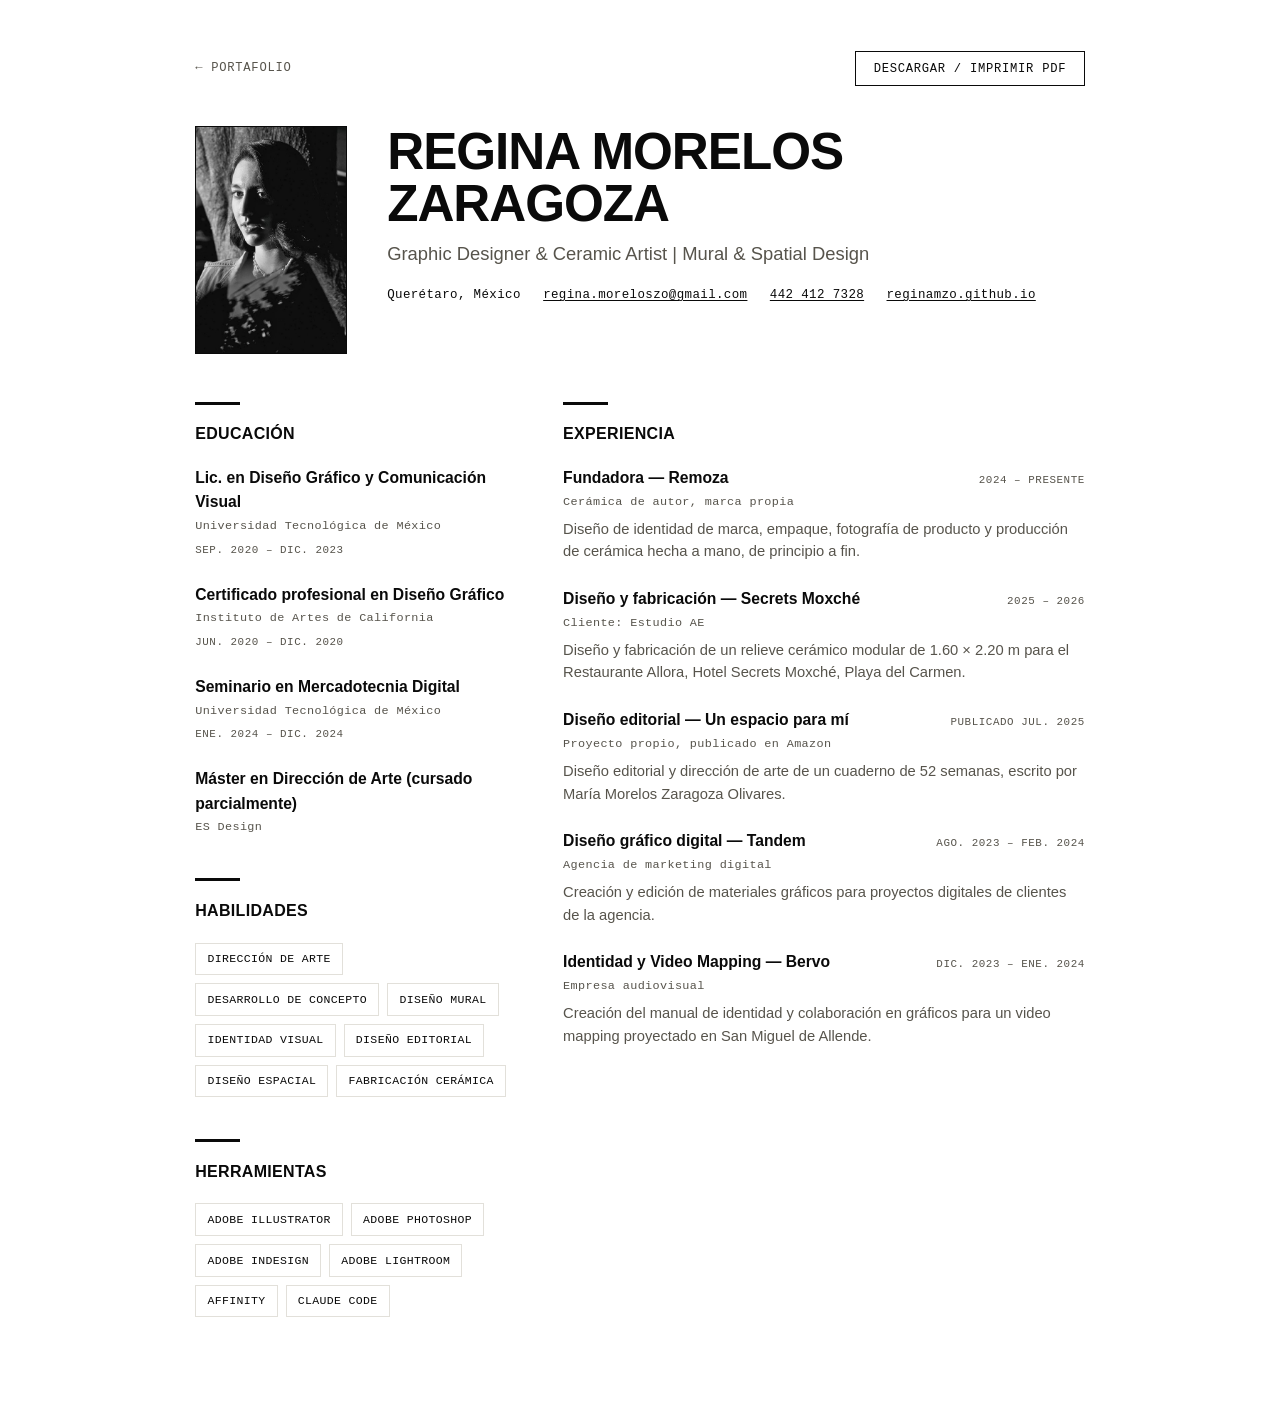
==== commit 756ddc70: "Move Herramientas back below Habilidades in cv.html" ====
--- a/cv.html
+++ b/cv.html
@@ -212,59 +212,6 @@
         </div>
       </div>
 
-    </div>
-
-    <div>
-      <div class="cv-section">
-        <div class="accent-line"></div>
-        <h3>Experiencia</h3>
-
-        <div class="cv-entry">
-          <div class="cv-entry-top">
-            <span class="cv-entry-role">Fundadora — Remoza</span>
-            <span class="cv-entry-date">2024 – Presente</span>
-          </div>
-          <div class="cv-entry-org">Cerámica de autor, marca propia</div>
-          <p>Diseño de identidad de marca, empaque, fotografía de producto y producción de cerámica hecha a mano, de principio a fin.</p>
-        </div>
-
-        <div class="cv-entry">
-          <div class="cv-entry-top">
-            <span class="cv-entry-role">Diseño y fabricación — Secrets Moxché</span>
-            <span class="cv-entry-date">2025 – 2026</span>
-          </div>
-          <div class="cv-entry-org">Cliente: Estudio AE</div>
-          <p>Diseño y fabricación de un relieve cerámico modular de 1.60 × 2.20 m para el Restaurante Allora, Hotel Secrets Moxché, Playa del Carmen.</p>
-        </div>
-
-        <div class="cv-entry">
-          <div class="cv-entry-top">
-            <span class="cv-entry-role">Diseño editorial — Un espacio para mí</span>
-            <span class="cv-entry-date">Publicado jul. 2025</span>
-          </div>
-          <div class="cv-entry-org">Proyecto propio, publicado en Amazon</div>
-          <p>Diseño editorial y dirección de arte de un cuaderno de 52 semanas, escrito por María Morelos Zaragoza Olivares.</p>
-        </div>
-
-        <div class="cv-entry">
-          <div class="cv-entry-top">
-            <span class="cv-entry-role">Diseño gráfico digital — Tandem</span>
-            <span class="cv-entry-date">Ago. 2023 – Feb. 2024</span>
-          </div>
-          <div class="cv-entry-org">Agencia de marketing digital</div>
-          <p>Creación y edición de materiales gráficos para proyectos digitales de clientes de la agencia.</p>
-        </div>
-
-        <div class="cv-entry">
-          <div class="cv-entry-top">
-            <span class="cv-entry-role">Identidad y Video Mapping — Bervo</span>
-            <span class="cv-entry-date">Dic. 2023 – Ene. 2024</span>
-          </div>
-          <div class="cv-entry-org">Empresa audiovisual</div>
-          <p>Creación del manual de identidad y colaboración en gráficos para un video mapping proyectado en San Miguel de Allende.</p>
-        </div>
-      </div>
-
       <div class="cv-section">
         <div class="accent-line"></div>
         <h3>Herramientas</h3>
@@ -277,6 +224,59 @@
           <span>Claude Code</span>
         </div>
       </div>
+
+    </div>
+
+    <div>
+      <div class="cv-section">
+        <div class="accent-line"></div>
+        <h3>Experiencia</h3>
+
+        <div class="cv-entry">
+          <div class="cv-entry-top">
+            <span class="cv-entry-role">Fundadora — Remoza</span>
+            <span class="cv-entry-date">2024 – Presente</span>
+          </div>
+          <div class="cv-entry-org">Cerámica de autor, marca propia</div>
+          <p>Diseño de identidad de marca, empaque, fotografía de producto y producción de cerámica hecha a mano, de principio a fin.</p>
+        </div>
+
+        <div class="cv-entry">
+          <div class="cv-entry-top">
+            <span class="cv-entry-role">Diseño y fabricación — Secrets Moxché</span>
+            <span class="cv-entry-date">2025 – 2026</span>
+          </div>
+          <div class="cv-entry-org">Cliente: Estudio AE</div>
+          <p>Diseño y fabricación de un relieve cerámico modular de 1.60 × 2.20 m para el Restaurante Allora, Hotel Secrets Moxché, Playa del Carmen.</p>
+        </div>
+
+        <div class="cv-entry">
+          <div class="cv-entry-top">
+            <span class="cv-entry-role">Diseño editorial — Un espacio para mí</span>
+            <span class="cv-entry-date">Publicado jul. 2025</span>
+          </div>
+          <div class="cv-entry-org">Proyecto propio, publicado en Amazon</div>
+          <p>Diseño editorial y dirección de arte de un cuaderno de 52 semanas, escrito por María Morelos Zaragoza Olivares.</p>
+        </div>
+
+        <div class="cv-entry">
+          <div class="cv-entry-top">
+            <span class="cv-entry-role">Diseño gráfico digital — Tandem</span>
+            <span class="cv-entry-date">Ago. 2023 – Feb. 2024</span>
+          </div>
+          <div class="cv-entry-org">Agencia de marketing digital</div>
+          <p>Creación y edición de materiales gráficos para proyectos digitales de clientes de la agencia.</p>
+        </div>
+
+        <div class="cv-entry">
+          <div class="cv-entry-top">
+            <span class="cv-entry-role">Identidad y Video Mapping — Bervo</span>
+            <span class="cv-entry-date">Dic. 2023 – Ene. 2024</span>
+          </div>
+          <div class="cv-entry-org">Empresa audiovisual</div>
+          <p>Creación del manual de identidad y colaboración en gráficos para un video mapping proyectado en San Miguel de Allende.</p>
+        </div>
+      </div>
     </div>
   </div>
 </div>
